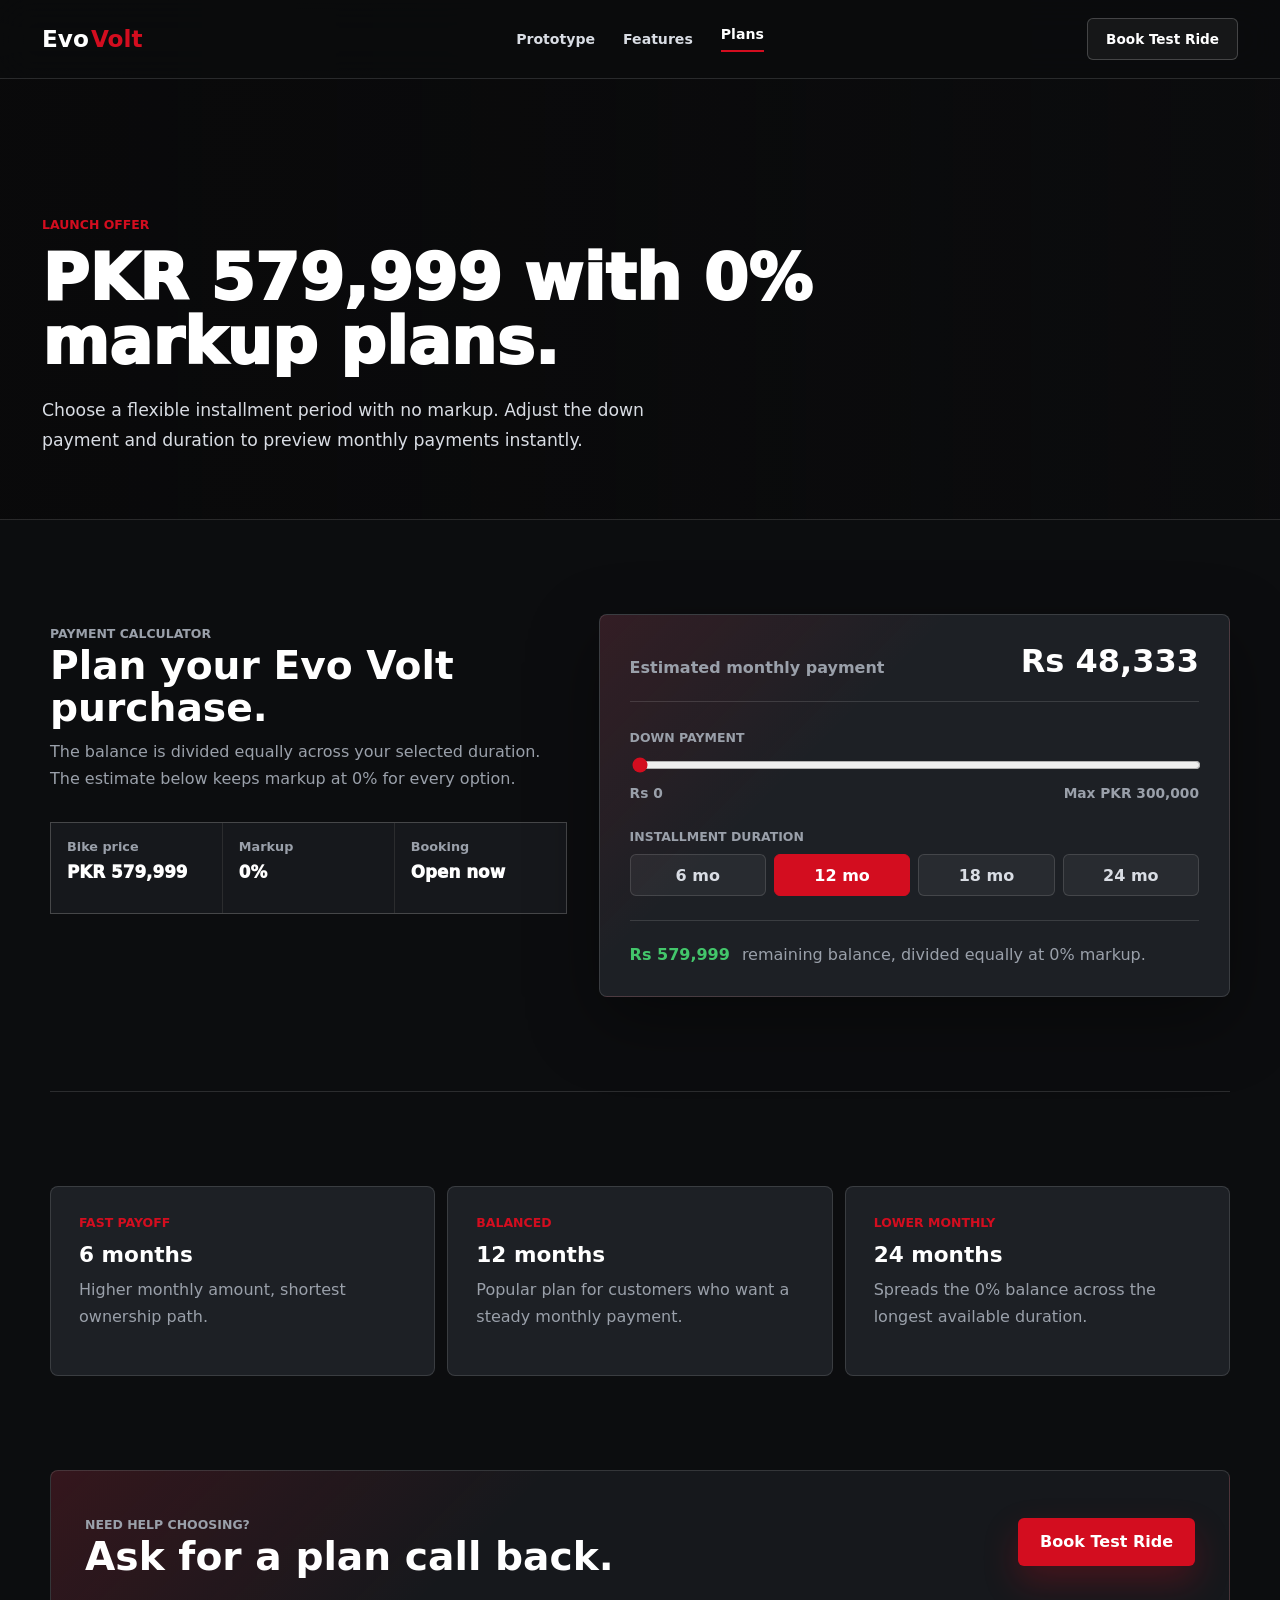
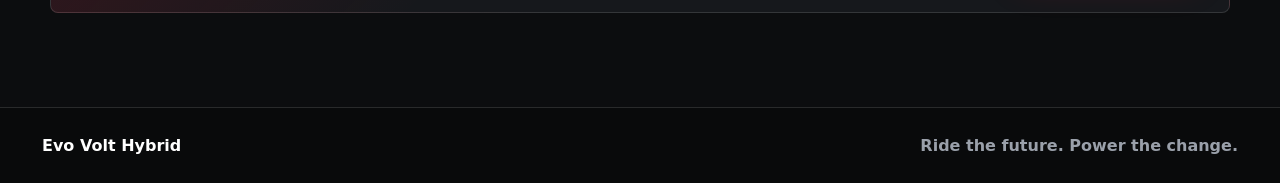
==== installment-plans.html @ bbc563eb "Add files via upload" ====
<!doctype html>
<html lang="en">
  <head>
    <meta charset="UTF-8" />
    <meta name="viewport" content="width=device-width, initial-scale=1.0" />
    <title>Installment Plans | Evo Volt Hybrid</title>
    <meta
      name="description"
      content="Evo Volt Hybrid price and 0% markup installment plans in Pakistan with a live monthly payment calculator."
    />
    <link rel="stylesheet" href="styles.css" />
  </head>
  <body>
    <header class="site-header" aria-label="Main navigation">
      <a class="brand" href="index.html" aria-label="Evo Volt home">
        <span>Evo</span><strong>Volt</strong>
      </a>
      <nav class="nav-links" aria-label="Site sections">
        <a href="prototype.html">Prototype</a>
        <a href="features.html">Features</a>
        <a href="installment-plans.html" aria-current="page">Plans</a>
      </nav>
      <button class="nav-action" type="button" data-open-booking>Book Test Ride</button>
    </header>

    <main>
      <section class="page-hero" aria-labelledby="plans-page-title">
        <div>
          <p class="eyebrow">Launch offer</p>
          <h1 id="plans-page-title">PKR 579,999 with 0% markup plans.</h1>
          <p>
            Choose a flexible installment period with no markup. Adjust the
            down payment and duration to preview monthly payments instantly.
          </p>
        </div>
      </section>

      <section class="plans page-plans" aria-labelledby="plans-title">
        <div class="plans-copy">
          <p class="eyebrow">Payment calculator</p>
          <h2 id="plans-title">Plan your Evo Volt purchase.</h2>
          <p>
            The balance is divided equally across your selected duration. The
            estimate below keeps markup at 0% for every option.
          </p>
          <dl class="price-list">
            <div>
              <dt>Bike price</dt>
              <dd>PKR 579,999</dd>
            </div>
            <div>
              <dt>Markup</dt>
              <dd>0%</dd>
            </div>
            <div>
              <dt>Booking</dt>
              <dd>Open now</dd>
            </div>
          </dl>
        </div>
        <div class="calculator" aria-label="Installment calculator">
          <div class="calculator-top">
            <span>Estimated monthly payment</span>
            <strong id="monthlyAmount">PKR 48,333</strong>
          </div>
          <label for="downPayment">Down payment</label>
          <input
            id="downPayment"
            name="downPayment"
            type="range"
            min="0"
            max="300000"
            step="10000"
            value="0"
          />
          <div class="range-row">
            <span id="downPaymentValue">PKR 0</span>
            <span>Max PKR 300,000</span>
          </div>
          <span class="control-label">Installment duration</span>
          <div class="month-options" role="group" aria-label="Installment duration">
            <button type="button" class="month-button" data-months="6">6 mo</button>
            <button type="button" class="month-button active" data-months="12">12 mo</button>
            <button type="button" class="month-button" data-months="18">18 mo</button>
            <button type="button" class="month-button" data-months="24">24 mo</button>
          </div>
          <div class="calculator-note">
            <strong id="remainingAmount">PKR 579,999</strong>
            <span>remaining balance, divided equally at 0% markup.</span>
          </div>
        </div>
      </section>

      <section class="plan-card-grid" aria-label="Sample installment plans">
        <article>
          <span>Fast payoff</span>
          <h2>6 months</h2>
          <p>Higher monthly amount, shortest ownership path.</p>
        </article>
        <article>
          <span>Balanced</span>
          <h2>12 months</h2>
          <p>Popular plan for customers who want a steady monthly payment.</p>
        </article>
        <article>
          <span>Lower monthly</span>
          <h2>24 months</h2>
          <p>Spreads the 0% balance across the longest available duration.</p>
        </article>
      </section>

      <section class="page-cta-band" aria-labelledby="plans-booking-title">
        <div>
          <p class="eyebrow">Need help choosing?</p>
          <h2 id="plans-booking-title">Ask for a plan call back.</h2>
        </div>
        <button class="button primary" type="button" data-open-booking>Book Test Ride</button>
      </section>
    </main>

    <footer class="footer">
      <span>Evo Volt Hybrid</span>
      <span>Ride the future. Power the change.</span>
    </footer>

    <script type="module" src="script.js"></script>
  </body>
</html>
---- styles.css ----
:root {
  color-scheme: dark;
  --red: #d30d1f;
  --red-dark: #8f0714;
  --red-soft: rgba(211, 13, 31, 0.16);
  --ink: #0c0d0f;
  --graphite: #17191d;
  --panel: #22252b;
  --panel-light: #2d3138;
  --steel: #9aa0aa;
  --silver: #d9dde4;
  --white: #ffffff;
  --green: #43c66b;
  --line: rgba(255, 255, 255, 0.13);
  --shadow: 0 24px 70px rgba(0, 0, 0, 0.38);
  font-family: Inter, ui-sans-serif, system-ui, -apple-system, BlinkMacSystemFont, "Segoe UI", sans-serif;
}

* {
  box-sizing: border-box;
  letter-spacing: 0;
}

html {
  scroll-behavior: smooth;
}

body {
  margin: 0;
  background: var(--ink);
  color: var(--silver);
}

body::selection {
  background: var(--red);
  color: var(--white);
}

a {
  color: inherit;
  text-decoration: none;
}

img {
  display: block;
  max-width: 100%;
}

button,
input,
select {
  font: inherit;
}

.site-header {
  position: fixed;
  z-index: 20;
  top: 0;
  left: 0;
  right: 0;
  display: grid;
  grid-template-columns: 1fr auto 1fr;
  align-items: center;
  gap: 24px;
  padding: 18px 42px;
  background: rgba(11, 12, 14, 0.76);
  border-bottom: 1px solid var(--line);
  backdrop-filter: blur(18px);
}

.brand {
  display: inline-flex;
  align-items: baseline;
  gap: 2px;
  width: max-content;
  color: var(--white);
  font-size: 1.45rem;
  font-weight: 900;
  line-height: 1;
}

.brand strong {
  color: var(--red);
}

.nav-links {
  display: flex;
  align-items: center;
  gap: 28px;
  color: var(--silver);
  font-size: 0.88rem;
  font-weight: 700;
}

.nav-links a {
  color: var(--silver);
}

.nav-links a:hover,
.nav-links a:focus-visible {
  color: var(--white);
}

.nav-links a[aria-current="page"] {
  color: var(--white);
}

.nav-links a[aria-current="page"]::after {
  content: "";
  display: block;
  width: 100%;
  height: 2px;
  margin-top: 8px;
  background: var(--red);
}

.nav-action {
  appearance: none;
  justify-self: end;
  min-width: 142px;
  min-height: 42px;
  display: inline-flex;
  align-items: center;
  justify-content: center;
  padding: 0 18px;
  border: 1px solid rgba(255, 255, 255, 0.2);
  border-radius: 6px;
  color: var(--white);
  font-size: 0.85rem;
  font-weight: 800;
  background: rgba(255, 255, 255, 0.05);
  cursor: pointer;
}

.nav-action:hover,
.nav-action:focus-visible {
  background: var(--red);
  border-color: var(--red);
}

.hero {
  position: relative;
  min-height: 88vh;
  display: flex;
  align-items: end;
  padding: 118px 42px 64px;
  overflow: hidden;
  background:
    linear-gradient(90deg, rgba(9, 9, 10, 0.94) 0%, rgba(9, 9, 10, 0.7) 40%, rgba(9, 9, 10, 0.28) 72%),
    url("assets/evo-volt-road-hero.png") center center / cover no-repeat;
}

.hero::before {
  content: "";
  position: absolute;
  inset: auto 0 0 0;
  height: 28%;
  background: linear-gradient(0deg, var(--ink), transparent);
}

.hero-backdrop {
  position: absolute;
  inset: 0;
  background:
    linear-gradient(135deg, transparent 0 60%, rgba(211, 13, 31, 0.32) 60% 61%, transparent 61%),
    linear-gradient(180deg, rgba(255, 255, 255, 0.04), transparent);
  pointer-events: none;
}

.hero-content {
  position: relative;
  z-index: 1;
  width: min(780px, 100%);
}

.eyebrow {
  margin: 0 0 14px;
  color: var(--red);
  font-size: 0.78rem;
  font-weight: 900;
  text-transform: uppercase;
}

.hero h1 {
  margin: 0;
  color: var(--white);
  font-size: 4.7rem;
  line-height: 0.94;
  font-weight: 950;
  max-width: 720px;
}

.hero-copy {
  width: min(620px, 100%);
  margin: 22px 0 0;
  color: var(--silver);
  font-size: 1.12rem;
  line-height: 1.7;
}

.hero-actions {
  display: flex;
  flex-wrap: wrap;
  gap: 12px;
  margin-top: 30px;
}

.button {
  min-height: 48px;
  min-width: 164px;
  display: inline-flex;
  align-items: center;
  justify-content: center;
  border: 0;
  border-radius: 6px;
  padding: 0 22px;
  cursor: pointer;
  font-weight: 900;
  transition: transform 180ms ease, background 180ms ease, border-color 180ms ease;
}

.button:hover,
.button:focus-visible,
.month-button:hover,
.view-button:hover,
.view-button:focus-visible,
.month-button:focus-visible {
  transform: translateY(-1px);
}

.button.primary {
  color: var(--white);
  background: var(--red);
  box-shadow: 0 16px 34px rgba(211, 13, 31, 0.25);
}

.button.primary:hover,
.button.primary:focus-visible {
  background: #ef162a;
}

.button.secondary {
  color: var(--white);
  background: rgba(255, 255, 255, 0.08);
  border: 1px solid rgba(255, 255, 255, 0.22);
}

.hero-stats {
  display: grid;
  grid-template-columns: repeat(3, minmax(120px, 1fr));
  gap: 1px;
  width: min(680px, 100%);
  margin-top: 38px;
  border: 1px solid var(--line);
  background: var(--line);
}

.hero-stats span {
  min-height: 84px;
  display: flex;
  flex-direction: column;
  justify-content: center;
  gap: 5px;
  padding: 16px;
  background: rgba(18, 19, 22, 0.72);
  color: var(--steel);
  font-size: 0.82rem;
  font-weight: 700;
}

.hero-stats strong {
  color: var(--white);
  font-size: 1.08rem;
}

.page-hero {
  min-height: 520px;
  display: flex;
  align-items: end;
  padding: 142px 42px 64px;
  border-bottom: 1px solid var(--line);
  background:
    linear-gradient(90deg, rgba(9, 9, 10, 0.94) 0%, rgba(9, 9, 10, 0.76) 44%, rgba(9, 9, 10, 0.36) 100%),
    url("assets/evo-volt-road-hero.png") center center / cover no-repeat;
}

.page-hero > div {
  width: min(820px, 100%);
}

.page-hero h1 {
  margin: 0;
  color: var(--white);
  font-size: 4rem;
  line-height: 1;
  font-weight: 950;
}

.page-hero p:not(.eyebrow) {
  width: min(640px, 100%);
  margin: 22px 0 0;
  color: var(--silver);
  font-size: 1.08rem;
  line-height: 1.7;
}

.quick-strip {
  display: grid;
  grid-template-columns: repeat(4, 1fr);
  border-top: 1px solid var(--line);
  border-bottom: 1px solid var(--line);
  background: #111215;
}

.quick-strip article {
  min-height: 176px;
  padding: 32px;
  border-right: 1px solid var(--line);
}

.quick-strip article:last-child {
  border-right: 0;
}

.icon-dot {
  width: 38px;
  height: 38px;
  display: inline-flex;
  align-items: center;
  justify-content: center;
  margin-bottom: 18px;
  border-radius: 50%;
  background: var(--red-soft);
  border: 1px solid rgba(211, 13, 31, 0.42);
  color: var(--red);
  font-weight: 950;
}

.quick-strip h2,
.feature-grid h3,
.prototype-panel h3,
.gallery h2,
.plans h2,
.section-heading h2,
.reserve h2 {
  margin: 0;
  color: var(--white);
}

.quick-strip h2 {
  font-size: 1rem;
}

.quick-strip p,
.feature-grid p,
.gallery p,
.plans p,
.prototype-copy p,
.reserve-copy p,
.home-showcase p,
.page-cta-band p,
.detail-grid p,
.plan-card-grid p {
  margin: 10px 0 0;
  color: var(--steel);
  line-height: 1.65;
}

.home-showcase {
  width: min(1180px, calc(100% - 84px));
  display: grid;
  grid-template-columns: 0.75fr 1.25fr;
  gap: 34px;
  align-items: center;
  margin: 0 auto;
  padding: 94px 0;
}

.home-showcase h2,
.page-cta-band h2,
.detail-grid h2,
.plan-card-grid h2 {
  margin: 0;
  color: var(--white);
}

.home-showcase h2,
.page-cta-band h2 {
  font-size: 2.45rem;
  line-height: 1.08;
}

.showcase-actions {
  display: flex;
  flex-wrap: wrap;
  gap: 10px;
  margin-top: 28px;
}

.showcase-card {
  margin: 0;
  overflow: hidden;
  border: 1px solid var(--line);
  border-radius: 8px;
  background: var(--panel);
  box-shadow: var(--shadow);
}

.showcase-card img {
  width: 100%;
  max-height: 560px;
  object-fit: cover;
}

.showcase-card figcaption {
  padding: 14px 16px;
  color: var(--silver);
  font-size: 0.9rem;
  font-weight: 800;
}

.page-cta-band {
  width: min(1180px, calc(100% - 84px));
  display: flex;
  align-items: center;
  justify-content: space-between;
  gap: 28px;
  margin: 0 auto 94px;
  padding: 34px;
  border: 1px solid var(--line);
  border-radius: 8px;
  background:
    linear-gradient(135deg, rgba(211, 13, 31, 0.16), transparent 38%),
    #16181c;
}

.prototype {
  background: #0f1012;
  padding-top: 86px;
}

.page-prototype {
  padding-top: 0;
}

.prototype-copy,
.section-heading,
.gallery,
.plans,
.reserve {
  width: min(1180px, calc(100% - 84px));
  margin: 0 auto;
}

.prototype-copy {
  display: grid;
  grid-template-columns: minmax(240px, 0.65fr) minmax(320px, 1fr);
  gap: 54px;
  align-items: end;
  padding-bottom: 34px;
}

.prototype-copy h2 {
  margin: 0;
  color: var(--white);
  font-size: 2.7rem;
  line-height: 1.05;
}

.prototype-stage {
  position: relative;
  min-height: 720px;
  overflow: hidden;
  border-top: 1px solid var(--line);
  border-bottom: 1px solid var(--line);
  background:
    linear-gradient(180deg, rgba(211, 13, 31, 0.14), transparent 28%),
    radial-gradient(circle at 50% 78%, rgba(255, 255, 255, 0.1), transparent 42%),
    linear-gradient(180deg, #15171b 0%, #08090a 100%);
}

.prototype-stage::before {
  content: "";
  position: absolute;
  left: 0;
  right: 0;
  bottom: 16%;
  height: 1px;
  background: linear-gradient(90deg, transparent, rgba(255, 255, 255, 0.28), transparent);
}

#bikeCanvas {
  position: absolute;
  inset: 0;
  width: 100%;
  height: 100%;
  display: block;
  cursor: grab;
}

#bikeCanvas:active {
  cursor: grabbing;
}

.scene-fallback {
  position: absolute;
  inset: 0;
  display: none;
  align-items: center;
  justify-content: center;
  opacity: 0.9;
}

.scene-fallback.is-visible {
  display: flex;
}

.fallback-bike {
  position: relative;
  width: min(780px, 82vw);
  height: 330px;
}

.fallback-bike span {
  position: absolute;
  display: block;
}

.fallback-bike .wheel {
  bottom: 22px;
  width: 155px;
  height: 155px;
  border: 22px solid #111;
  border-radius: 50%;
  box-shadow: inset 0 0 0 8px #717784, inset 0 0 0 32px #16181d;
}

.fallback-bike .rear {
  left: 80px;
}

.fallback-bike .front {
  right: 80px;
}

.fallback-bike .frame {
  height: 14px;
  border-radius: 999px;
  background: var(--red);
  transform-origin: left center;
}

.fallback-bike .frame.top {
  left: 210px;
  top: 156px;
  width: 275px;
  transform: rotate(-20deg);
}

.fallback-bike .frame.base {
  left: 208px;
  top: 214px;
  width: 310px;
  transform: rotate(13deg);
}

.fallback-bike .frame.fork {
  right: 197px;
  top: 114px;
  width: 185px;
  transform: rotate(70deg);
  background: #c1c6ce;
}

.fallback-bike .tank {
  left: 340px;
  top: 96px;
  width: 178px;
  height: 72px;
  border-radius: 52% 48% 44% 56%;
  background: linear-gradient(135deg, #f1293b, #6c070f);
}

.fallback-bike .seat {
  left: 226px;
  top: 98px;
  width: 190px;
  height: 32px;
  border-radius: 32px 12px 16px 10px;
  background: #0c0d0f;
}

.fallback-bike .battery {
  left: 311px;
  top: 174px;
  width: 92px;
  height: 64px;
  border: 2px solid #c9d0da;
  background: #272b32;
}

.prototype-panel {
  position: absolute;
  z-index: 2;
  right: 42px;
  top: 42px;
  width: min(370px, calc(100% - 84px));
  padding: 24px;
  border: 1px solid var(--line);
  border-radius: 8px;
  background: rgba(13, 14, 16, 0.76);
  box-shadow: var(--shadow);
  backdrop-filter: blur(18px);
}

.panel-kicker,
.control-label,
.calculator label {
  display: block;
  margin-bottom: 10px;
  color: var(--steel);
  font-size: 0.78rem;
  font-weight: 900;
  text-transform: uppercase;
}

.prototype-panel h3 {
  font-size: 1.45rem;
}

.prototype-panel p {
  min-height: 78px;
  color: var(--silver);
  line-height: 1.58;
}

.view-buttons,
.month-options {
  display: grid;
  gap: 8px;
}

.view-buttons {
  grid-template-columns: repeat(2, 1fr);
}

.view-button,
.month-button {
  min-height: 42px;
  border: 1px solid var(--line);
  border-radius: 6px;
  color: var(--silver);
  background: rgba(255, 255, 255, 0.05);
  cursor: pointer;
  font-weight: 900;
}

.view-button.active,
.month-button.active {
  color: var(--white);
  background: var(--red);
  border-color: var(--red);
}

.prototype-hints {
  position: absolute;
  left: 42px;
  bottom: 42px;
  display: flex;
  gap: 10px;
}

.prototype-hints span {
  padding: 10px 13px;
  border: 1px solid var(--line);
  border-radius: 999px;
  background: rgba(255, 255, 255, 0.06);
  color: var(--steel);
  font-size: 0.8rem;
  font-weight: 800;
}

.detail-grid,
.plan-card-grid {
  width: min(1180px, calc(100% - 84px));
  display: grid;
  grid-template-columns: repeat(3, 1fr);
  gap: 12px;
  margin: 0 auto;
  padding: 94px 0;
}

.detail-grid article,
.plan-card-grid article {
  min-height: 190px;
  padding: 28px;
  border: 1px solid var(--line);
  border-radius: 8px;
  background: #1d2025;
}

.detail-grid h2,
.plan-card-grid h2 {
  font-size: 1.35rem;
}

.plan-card-grid span {
  display: block;
  margin-bottom: 12px;
  color: var(--red);
  font-size: 0.78rem;
  font-weight: 900;
  text-transform: uppercase;
}

.features {
  padding: 94px 0;
  background: #14161a;
}

.page-features,
.page-plans {
  border-bottom: 1px solid var(--line);
}

.section-heading {
  display: flex;
  align-items: end;
  justify-content: space-between;
  gap: 34px;
  margin-bottom: 38px;
}

.section-heading h2,
.gallery h2,
.plans h2,
.reserve h2 {
  font-size: 2.45rem;
  line-height: 1.08;
}

.section-heading.compact {
  display: block;
}

.feature-grid {
  width: min(1180px, calc(100% - 84px));
  margin: 0 auto;
  display: grid;
  grid-template-columns: repeat(3, 1fr);
  gap: 12px;
}

.feature-grid article {
  min-height: 228px;
  padding: 28px;
  border: 1px solid var(--line);
  border-radius: 8px;
  background: #1d2025;
  position: relative;
  overflow: hidden;
}

.feature-grid article::before {
  content: "";
  position: absolute;
  left: 0;
  top: 0;
  width: 5px;
  height: 100%;
  background: var(--red);
}

.feature-grid h3 {
  font-size: 1.2rem;
}

.gallery {
  display: grid;
  grid-template-columns: 0.82fr 1.18fr;
  gap: 34px;
  align-items: start;
  padding: 94px 0;
}

.gallery-images {
  display: grid;
  gap: 14px;
}

.gallery figure {
  margin: 0;
  overflow: hidden;
  border: 1px solid var(--line);
  border-radius: 8px;
  background: var(--panel);
}

.gallery img {
  width: 100%;
  max-height: 450px;
  object-fit: cover;
}

.gallery figcaption {
  padding: 14px 16px;
  color: var(--silver);
  font-size: 0.9rem;
  font-weight: 800;
}

.plans {
  display: grid;
  grid-template-columns: 0.9fr 1.1fr;
  gap: 32px;
  align-items: stretch;
  padding: 94px 0;
}

.price-list {
  display: grid;
  grid-template-columns: repeat(3, 1fr);
  gap: 1px;
  margin: 30px 0 0;
  background: var(--line);
  border: 1px solid var(--line);
}

.price-list div {
  min-height: 90px;
  padding: 16px;
  background: #16181c;
}

.price-list dt {
  color: var(--steel);
  font-size: 0.8rem;
  font-weight: 800;
}

.price-list dd {
  margin: 8px 0 0;
  color: var(--white);
  font-size: 1.05rem;
  font-weight: 950;
}

.calculator {
  padding: 30px;
  border: 1px solid var(--line);
  border-radius: 8px;
  background:
    linear-gradient(135deg, rgba(211, 13, 31, 0.12), transparent 35%),
    #1d2025;
  box-shadow: var(--shadow);
}

.calculator-top {
  display: flex;
  align-items: end;
  justify-content: space-between;
  gap: 20px;
  padding-bottom: 24px;
  border-bottom: 1px solid var(--line);
}

.calculator-top span {
  color: var(--steel);
  font-weight: 800;
}

.calculator-top strong {
  color: var(--white);
  font-size: 2rem;
  line-height: 1;
}

.calculator label {
  margin-top: 28px;
}

input[type="range"] {
  width: 100%;
  accent-color: var(--red);
}

.range-row {
  display: flex;
  justify-content: space-between;
  gap: 12px;
  margin: 8px 0 28px;
  color: var(--steel);
  font-size: 0.86rem;
  font-weight: 800;
}

.month-options {
  grid-template-columns: repeat(4, 1fr);
}

.calculator-note {
  display: flex;
  align-items: center;
  gap: 12px;
  margin-top: 24px;
  padding-top: 22px;
  border-top: 1px solid var(--line);
  color: var(--steel);
  line-height: 1.45;
}

.calculator-note strong {
  color: var(--green);
  white-space: nowrap;
}

.specs {
  padding: 94px 0;
  background: #111215;
}

.spec-table {
  width: min(1180px, calc(100% - 84px));
  margin: 0 auto;
  border: 1px solid var(--line);
  border-radius: 8px;
  overflow: hidden;
}

.spec-table div {
  display: grid;
  grid-template-columns: 0.55fr 1fr;
  min-height: 58px;
  border-bottom: 1px solid var(--line);
}

.spec-table div:last-child {
  border-bottom: 0;
}

.spec-table span,
.spec-table strong {
  display: flex;
  align-items: center;
  padding: 14px 18px;
}

.spec-table span {
  color: var(--steel);
  background: #17191d;
  font-weight: 800;
}

.spec-table strong {
  color: var(--white);
  background: #1f2228;
}

.reserve {
  display: grid;
  grid-template-columns: 0.82fr 1.18fr;
  gap: 34px;
  align-items: start;
  padding: 94px 0;
}

.reserve-form {
  display: grid;
  grid-template-columns: repeat(2, 1fr);
  gap: 14px;
  padding: 28px;
  border: 1px solid var(--line);
  border-radius: 8px;
  background: #1d2025;
}

.reserve-form label {
  display: grid;
  gap: 8px;
  color: var(--silver);
  font-weight: 800;
}

.reserve-form input,
.reserve-form select {
  width: 100%;
  min-height: 48px;
  border: 1px solid var(--line);
  border-radius: 6px;
  padding: 0 14px;
  color: var(--white);
  background: #111215;
}

.reserve-form input:focus,
.reserve-form select:focus {
  outline: 2px solid rgba(211, 13, 31, 0.54);
  border-color: var(--red);
}

.reserve-form button,
.form-status {
  grid-column: 1 / -1;
}

.form-status {
  min-height: 24px;
  margin: 0;
  color: var(--green);
  font-weight: 800;
}

body.modal-open {
  overflow: hidden;
}

.booking-overlay[hidden] {
  display: none;
}

.booking-overlay {
  position: fixed;
  z-index: 100;
  inset: 0;
  display: flex;
  align-items: center;
  justify-content: center;
  padding: 24px;
  background: rgba(0, 0, 0, 0.72);
  opacity: 0;
  transition: opacity 180ms ease;
}

.booking-overlay.is-open {
  opacity: 1;
}

.booking-modal {
  position: relative;
  width: min(640px, 100%);
  max-height: calc(100vh - 48px);
  overflow: auto;
  padding: 30px;
  border: 1px solid var(--line);
  border-radius: 8px;
  background:
    linear-gradient(135deg, rgba(211, 13, 31, 0.16), transparent 38%),
    #17191d;
  box-shadow: var(--shadow);
  transform: translateY(14px);
  transition: transform 180ms ease;
}

.booking-overlay.is-open .booking-modal {
  transform: translateY(0);
}

.booking-modal h2 {
  margin: 0 0 22px;
  color: var(--white);
  font-size: 2rem;
  line-height: 1.1;
}

.modal-close {
  position: absolute;
  top: 18px;
  right: 18px;
  width: 42px;
  height: 42px;
  border: 1px solid var(--line);
  border-radius: 50%;
  color: var(--white);
  background: rgba(255, 255, 255, 0.06);
  cursor: pointer;
  font-size: 1.1rem;
  font-weight: 900;
}

.modal-close:hover,
.modal-close:focus-visible {
  background: var(--red);
  border-color: var(--red);
}

.booking-form {
  display: grid;
  grid-template-columns: repeat(2, 1fr);
  gap: 14px;
}

.booking-form label {
  display: grid;
  gap: 8px;
  color: var(--silver);
  font-weight: 800;
}

.booking-form input,
.booking-form select {
  width: 100%;
  min-height: 48px;
  border: 1px solid var(--line);
  border-radius: 6px;
  padding: 0 14px;
  color: var(--white);
  background: #111215;
}

.booking-form input:focus,
.booking-form select:focus {
  outline: 2px solid rgba(211, 13, 31, 0.54);
  border-color: var(--red);
}

.booking-form button,
.booking-form .form-status {
  grid-column: 1 / -1;
}

.footer {
  display: flex;
  justify-content: space-between;
  gap: 18px;
  padding: 28px 42px;
  border-top: 1px solid var(--line);
  background: #090a0b;
  color: var(--steel);
  font-weight: 800;
}

.footer span:first-child {
  color: var(--white);
}

@media (max-width: 980px) {
  .site-header {
    grid-template-columns: 1fr auto;
    padding: 16px 24px;
  }

  .nav-links {
    display: none;
  }

  .hero {
    min-height: 86vh;
    padding: 108px 24px 50px;
    background-position: center top;
  }

  .page-hero {
    min-height: 480px;
    padding: 120px 24px 52px;
  }

  .hero h1 {
    font-size: 3.35rem;
  }

  .page-hero h1 {
    font-size: 3rem;
  }

  .quick-strip,
  .feature-grid,
  .gallery,
  .plans,
  .reserve,
  .prototype-copy,
  .home-showcase,
  .detail-grid,
  .plan-card-grid {
    grid-template-columns: 1fr;
  }

  .quick-strip article {
    border-right: 0;
    border-bottom: 1px solid var(--line);
  }

  .quick-strip article:last-child {
    border-bottom: 0;
  }

  .prototype-copy,
  .section-heading,
  .gallery,
  .plans,
  .reserve,
  .feature-grid,
  .spec-table,
  .home-showcase,
  .detail-grid,
  .plan-card-grid,
  .page-cta-band {
    width: min(100% - 48px, 760px);
  }

  .prototype-stage {
    min-height: 670px;
  }

  .prototype-panel {
    left: 24px;
    right: 24px;
    top: 24px;
    width: auto;
  }

  .prototype-hints {
    left: 24px;
    bottom: 24px;
  }

  .section-heading {
    display: block;
  }

  .gallery img {
    max-height: none;
  }

  .page-cta-band {
    align-items: flex-start;
    flex-direction: column;
  }
}

@media (max-width: 640px) {
  .site-header {
    grid-template-columns: 1fr;
    gap: 10px;
    padding: 14px 18px;
  }

  .nav-action {
    justify-self: start;
  }

  .hero {
    padding: 132px 18px 42px;
  }

  .hero h1 {
    font-size: 2.65rem;
  }

  .page-hero h1 {
    font-size: 2.35rem;
  }

  .hero-copy {
    font-size: 1rem;
  }

  .hero-stats,
  .price-list,
  .reserve-form,
  .booking-form,
  .spec-table div,
  .month-options {
    grid-template-columns: 1fr;
  }

  .hero-stats span {
    min-height: 72px;
  }

  .prototype {
    padding-top: 64px;
  }

  .prototype-copy h2,
  .section-heading h2,
  .gallery h2,
  .plans h2,
  .reserve h2 {
    font-size: 2rem;
  }

  .prototype-stage {
    min-height: 760px;
  }

  .prototype-panel {
    padding: 20px;
  }

  .view-buttons {
    grid-template-columns: 1fr;
  }

  .prototype-hints {
    flex-direction: column;
  }

  .features,
  .gallery,
  .plans,
  .specs,
  .reserve,
  .home-showcase,
  .detail-grid,
  .plan-card-grid {
    padding-top: 68px;
    padding-bottom: 68px;
  }

  .calculator-top,
  .calculator-note,
  .footer {
    align-items: flex-start;
    flex-direction: column;
  }

  .calculator-top strong {
    font-size: 1.55rem;
  }

  .reserve-form {
    padding: 20px;
  }

  .page-cta-band {
    margin-bottom: 68px;
    padding: 24px;
  }

  .booking-modal {
    padding: 24px;
  }
}
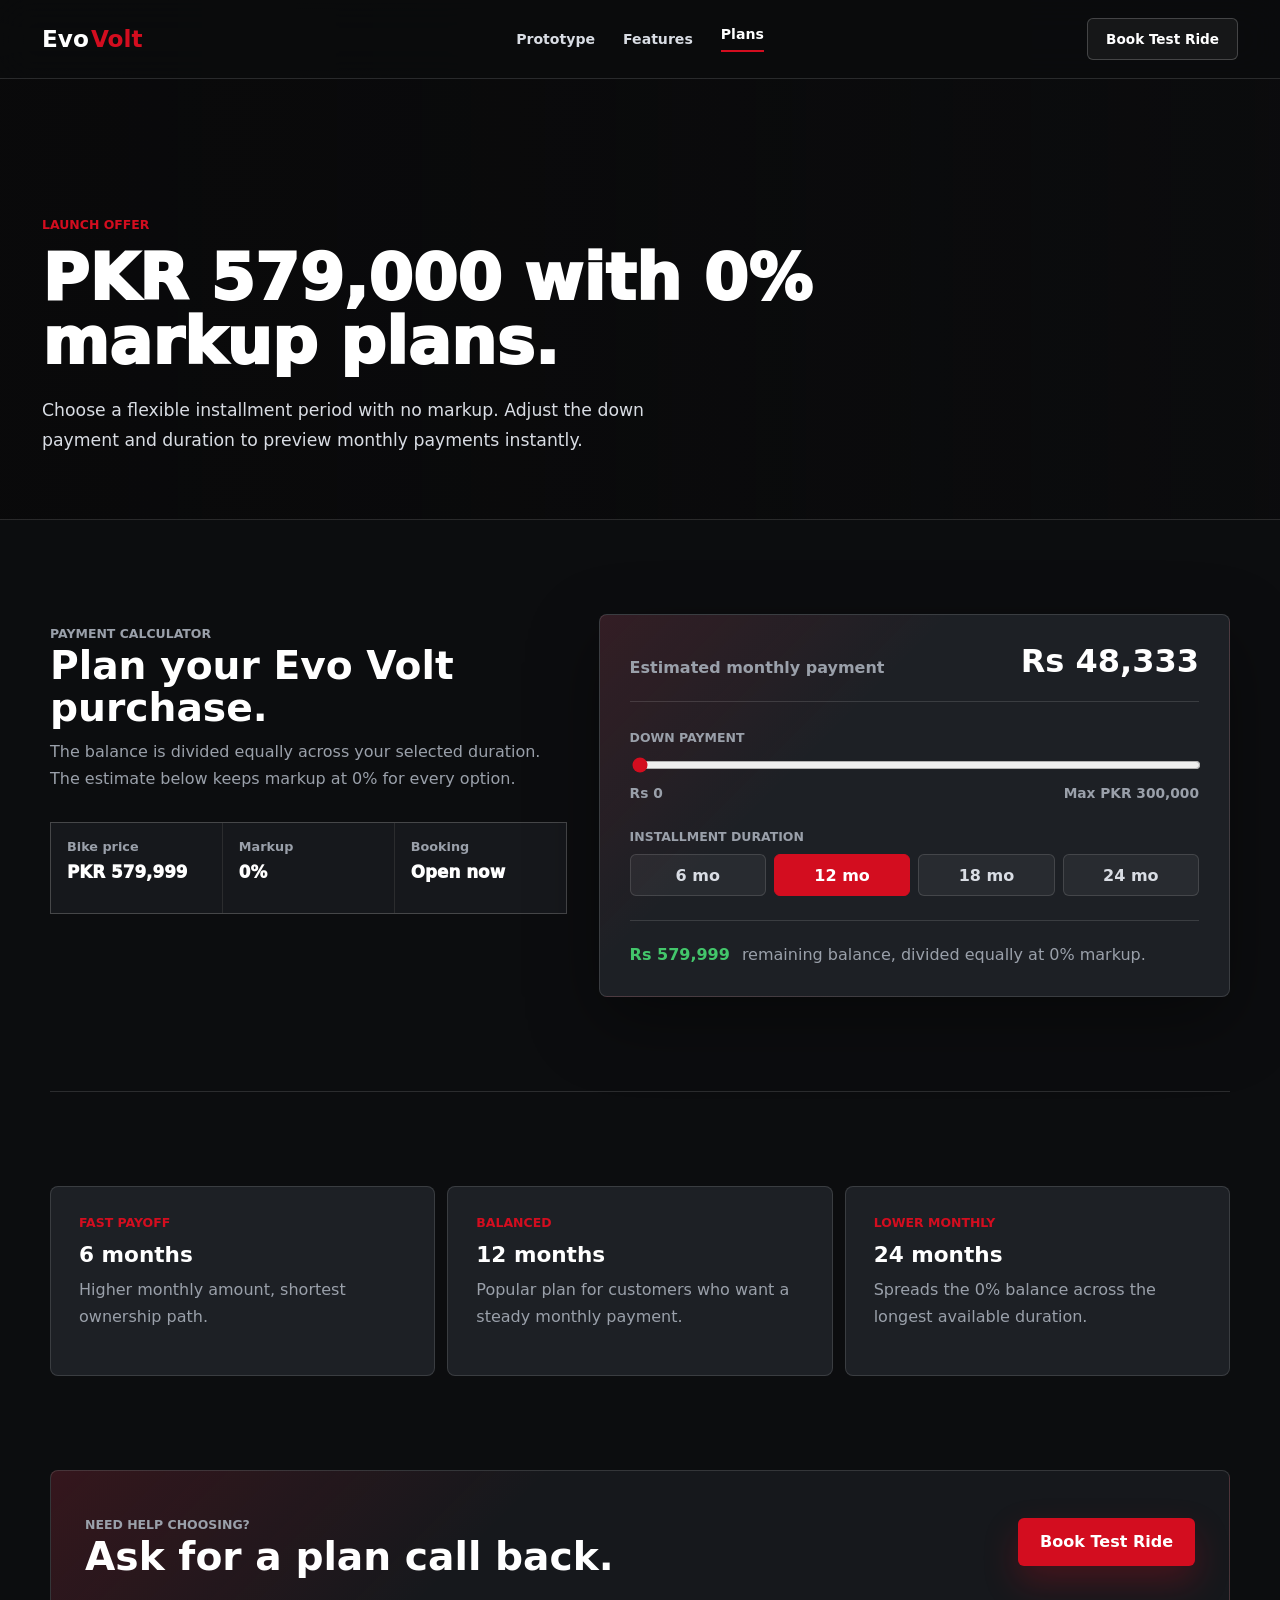
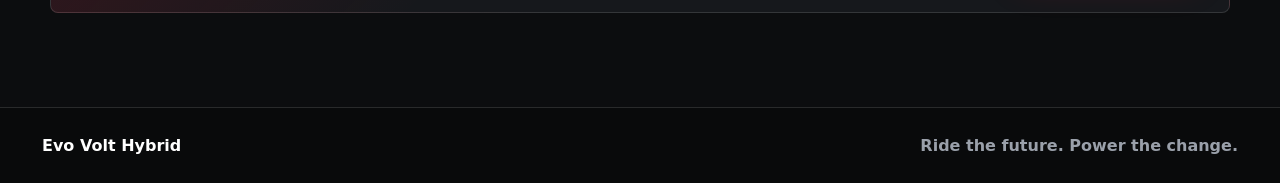
==== commit ca666fb0: "Correct price from PKR 579,999 to PKR 579,000" ====
--- a/installment-plans.html
+++ b/installment-plans.html
@@ -27,7 +27,7 @@
       <section class="page-hero" aria-labelledby="plans-page-title">
         <div>
           <p class="eyebrow">Launch offer</p>
-          <h1 id="plans-page-title">PKR 579,999 with 0% markup plans.</h1>
+          <h1 id="plans-page-title">PKR 579,000 with 0% markup plans.</h1>
           <p>
             Choose a flexible installment period with no markup. Adjust the
             down payment and duration to preview monthly payments instantly.
@@ -85,7 +85,7 @@
             <button type="button" class="month-button" data-months="24">24 mo</button>
           </div>
           <div class="calculator-note">
-            <strong id="remainingAmount">PKR 579,999</strong>
+            <strong id="remainingAmount">PKR 579,000</strong>
             <span>remaining balance, divided equally at 0% markup.</span>
           </div>
         </div>
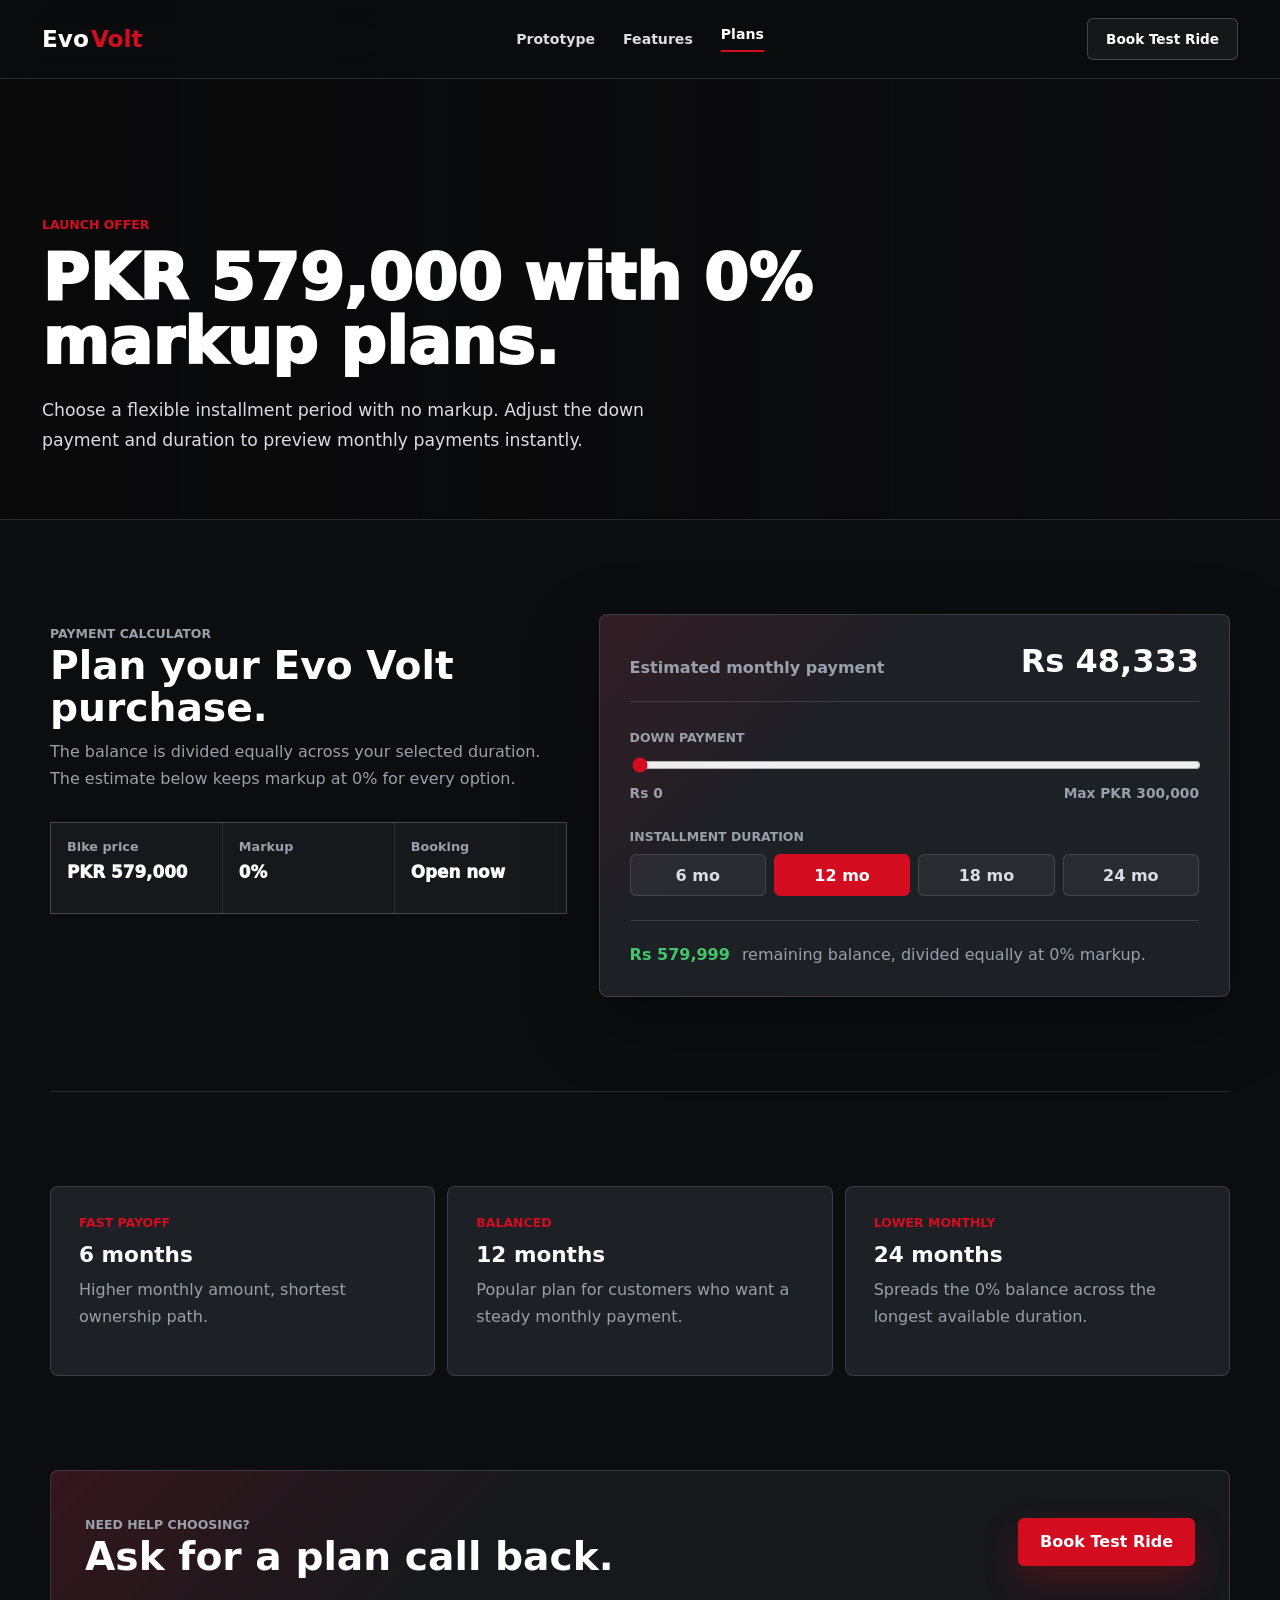
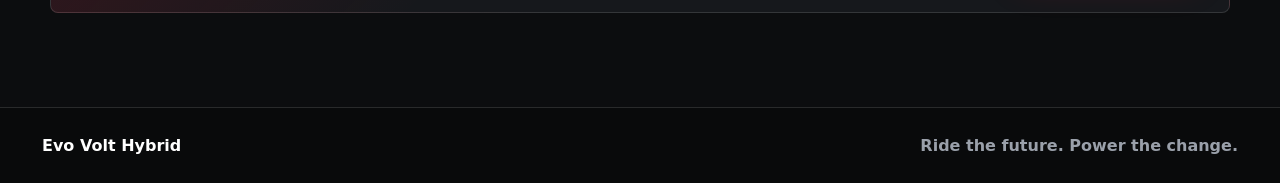
==== commit 2f952138: "Update bike price from PKR 579,999 to PKR 579,000" ====
--- a/installment-plans.html
+++ b/installment-plans.html
@@ -46,7 +46,7 @@
           <dl class="price-list">
             <div>
               <dt>Bike price</dt>
-              <dd>PKR 579,999</dd>
+              <dd>PKR 579,000</dd>
             </div>
             <div>
               <dt>Markup</dt>
